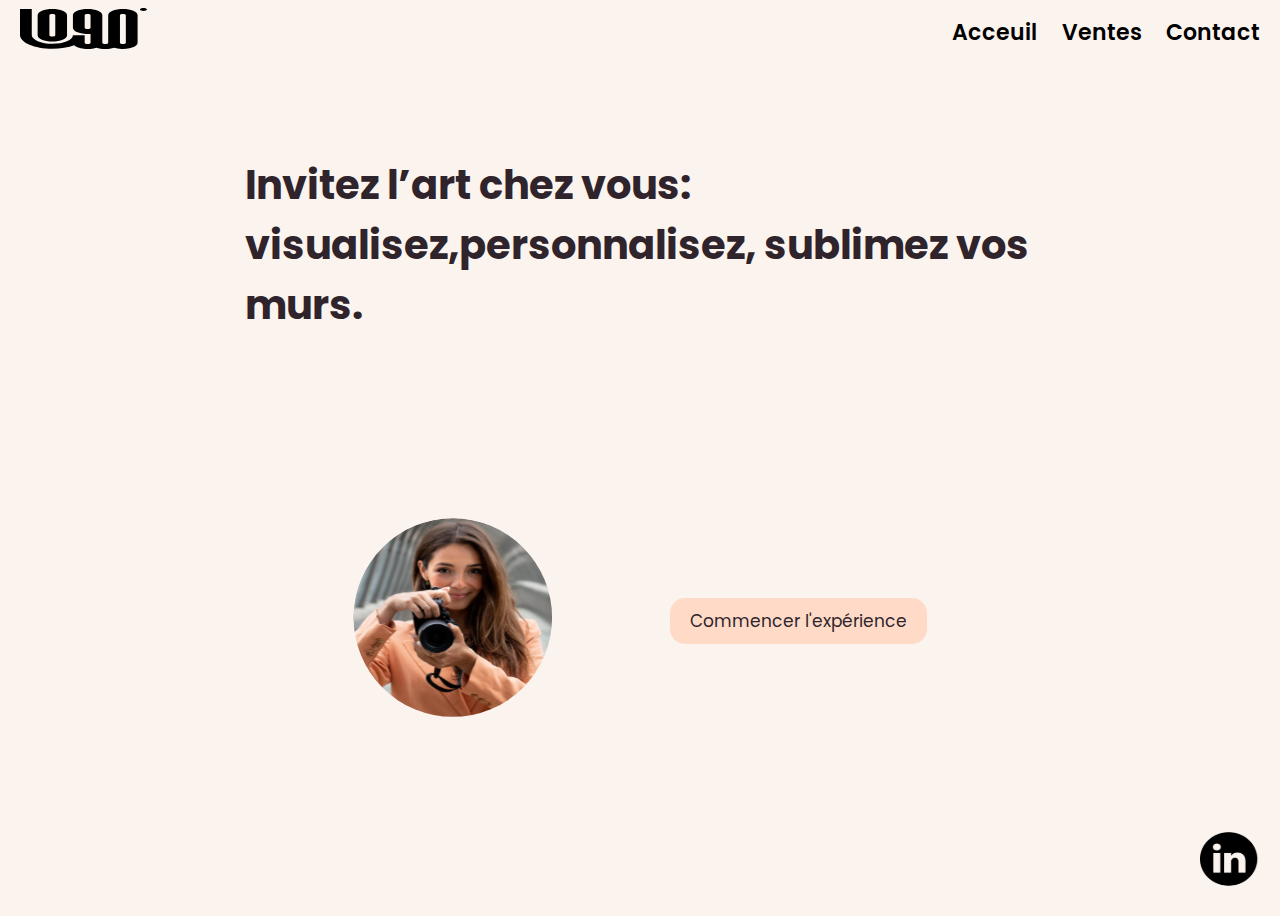
==== index.html @ 5e16f524 "Initial commit" ====
<!DOCTYPE html>
<html lang="en">
<head>
    <meta charset="UTF-8">
    <meta name="viewport" content="width=device-width, initial-scale=1.0">
    <title>Mathilde-projet-code</title>
    <link rel="shortcut icon" href="/assets/logo.svg" type="image/svg+xml">
    <link rel="stylesheet" href="/css/style.css">
</head>
<body>
    <header class="header">

        <nav class="header__nav">
            <div class="nav__logo">
                <img src="/assets/logo.svg" alt="logo" class="nav__logo-img">
            </div>
            <div class="nav__link">
                <button >
                    <a href="#"> Acceuil</a>
                </button>
                <button>
                    <a href="#"> Ventes</a>
                </button>
                <button>
                    <a href="#"> Contact</a>
                </button>
            </div>
            <div class="nav__mobile-menu" id="navMobileMenu">
                <img src="assets/menu.svg" alt="Menu-mobile">
            </div>
        </nav>

    </header>

    <div class="mobile-menu" id="mobileMenu">
        <button class="mobile-menu__close" id="mobileMenuClose">&times;</button>
        <nav class="mobile-menu__nav">
            <button >
                <a href="#"> Acceuil</a>
            </button>
            <button>
                <a href="#">  Vente  </a>
            </button>
            <button>
                <a href="#"> Contact</a>
            </button>
        </nav>
    </div>

        <main class="main">
            <div class="main__container">

                <h1 class="main__container-catch-sentence">Invitez l’art chez vous: <br> visualisez,personnalisez, sublimez vos murs.</h1>
                <p class="main__container-catch-sentence-mobile">Invitez l'art chez vous</p>

                <div class="main__container-cadre-et-button">

                    
                    <div class="main__container__subcontainer">
                        <img src="/assets/mathilde(saumon)1.svg" alt="photo-de-mathilde" class="main__container__subcontainer-photo">
                        
                    </div>
                    
                   
                    <button class="main__container-button" > 
                        <a href="#" >Commencer l'expérience</a>
                        
                    </button>  
                    <button class="main__container-button-mobile">
                        <a href="#" >Commencer</a>
                    </button>
                </div>
            </div>
        </main>

        <footer class="footer">
            <div class="footer__container">
                <a href="https://instagram.com" class="footer__container__insta">
                    <img src="/assets/linkedin1.svg" alt="lien vers instagram" class="footer__container__insta-img">
                </a>
            </div>

        </footer>

        <script src="js/main.js"></script>


    
</body>
</html>
---- css/style.css ----
@import url('https://fonts.googleapis.com/css2?family=Poppins:ital,wght@0,100;0,200;0,300;0,400;0,500;0,600;0,700;0,800;0,900;1,100;1,200;1,300;1,400;1,500;1,600;1,700;1,800;1,900&display=swap');

@import url('global.css');
@import url('sections/header.css');
@import url('sections/main.css');
@import url('sections/footer.css');
@import url('responsive.css');


:root {
    --poppins:"Poppins", sans-serif;

    --primary-color:0,0,0;
    --secondary-color:255,255,255;

    --beige-pink-color:251,243,237;
    --salmon-color:254,218,199;
    --raisin-color:47,36,44;

    --headline-font-size:40px;
    --headline-font-weight:700;

    --headline-mobile-font-size:30px;

    --navbar-font-size:22px;
    --navbar-font-weight:600;
    
    --body-font-size:17px;
    --body-font-weight:600;






}
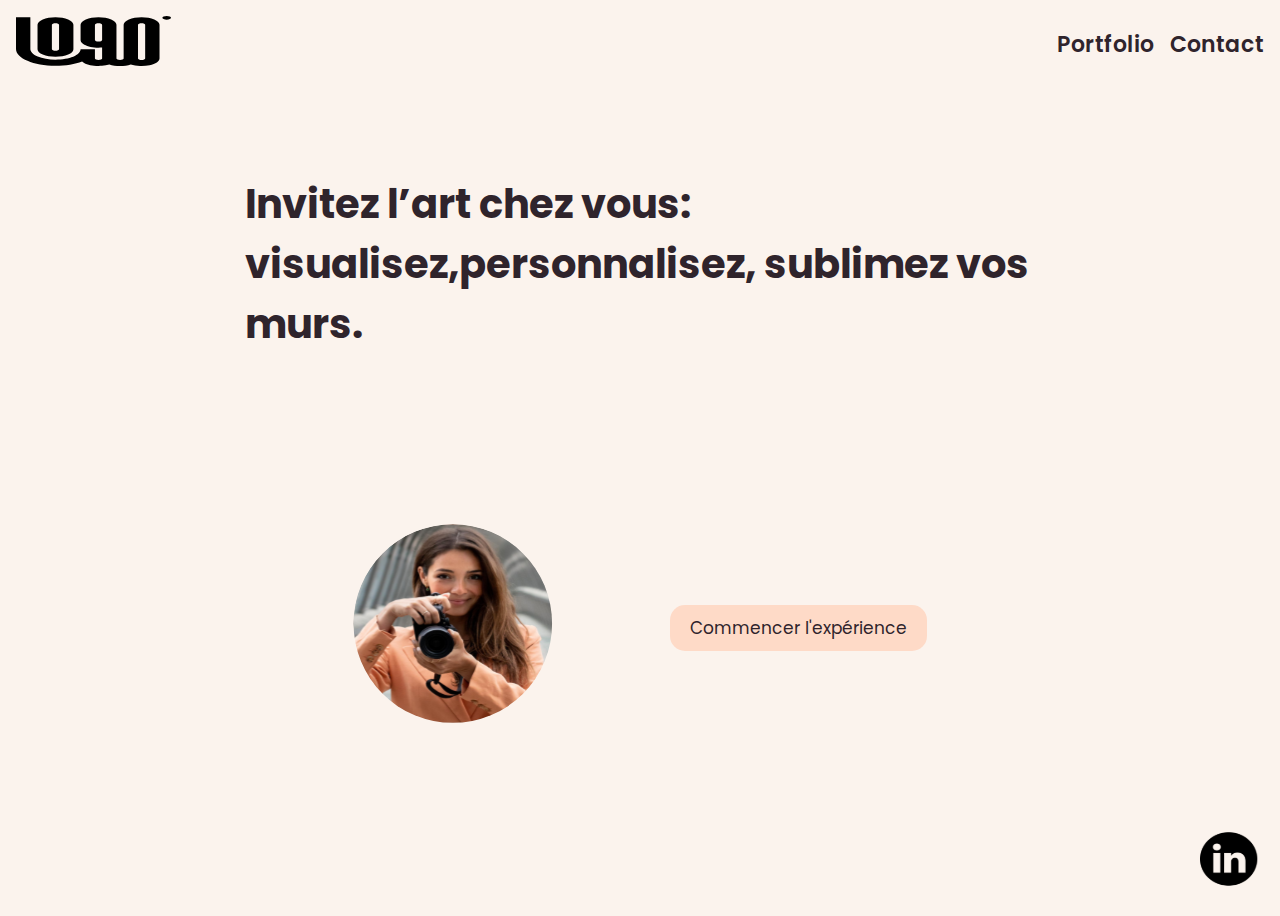
==== commit e9c4fc86: "changements" ====
--- a/index.html
+++ b/index.html
@@ -5,47 +5,50 @@
     <meta name="viewport" content="width=device-width, initial-scale=1.0">
     <title>Mathilde-projet-code</title>
     <link rel="shortcut icon" href="/assets/logo.svg" type="image/svg+xml">
-    <link rel="stylesheet" href="/css/style.css">
+    <link rel="stylesheet" href="css/style.css">
+   
 </head>
 <body>
     <header class="header">
 
         <nav class="header__nav">
-            <div class="nav__logo">
-                <img src="/assets/logo.svg" alt="logo" class="nav__logo-img">
-            </div>
-            <div class="nav__link">
-                <button >
-                    <a href="#"> Acceuil</a>
-                </button>
-                <button>
-                    <a href="#"> Ventes</a>
-                </button>
-                <button>
-                    <a href="#"> Contact</a>
-                </button>
-            </div>
-            <div class="nav__mobile-menu" id="navMobileMenu">
-                <img src="assets/menu.svg" alt="Menu-mobile">
-            </div>
+
+            <!-- logo  -->
+             <a href="index.html"> 
+                <img src="assets/logo.svg" alt="Logo de la photographe" class="nav__logo-img">
+             </a>
+
+             <!-- Navigation Links -->
+              <ul class="nav__links">
+                <li><a href="portfolio.html" class="nav__link">Portfolio</a></li>
+                <li><a href="contact.html" class="nav__link">Contact</a></li>
+                
+              </ul>
+
+
+
+<!-- Mobile Menu Button -->
+            <button class="nav__mobile-menu" id="navMobileMenu" aria-label="ouvrir le menu mobile">
+                <img src="assets/menu.svg" alt="Icône du Menu mobile">
+            </button>
         </nav>
 
     </header>
 
+    
+    
+
+<!-- Mobile Menu -->
     <div class="mobile-menu" id="mobileMenu">
-        <button class="mobile-menu__close" id="mobileMenuClose">&times;</button>
-        <nav class="mobile-menu__nav">
-            <button >
-                <a href="#"> Acceuil</a>
-            </button>
-            <button>
-                <a href="#">  Vente  </a>
-            </button>
-            <button>
-                <a href="#"> Contact</a>
-            </button>
-        </nav>
-    </div>
+        <button class="mobile-menu__close" id="mobileMenuClose" aria-label="Fermer le menu mobile">✖</button>
+        <ul class="mobile-menu__links">
+          <li><a href="index.html" class="mobile-menu__link">Accueil</a></li>
+          <li><a href="portfolio.html" class="mobile-menu__link">Portfolio</a></li>
+          <li><a href="contact.html" class="mobile-menu__link">Contact</a></li>
+        </ul>
+      </div>
+
+
 
         <main class="main">
             <div class="main__container">
@@ -82,7 +85,7 @@
 
         </footer>
 
-        <script src="js/main.js"></script>
+        <script src="js/index.js" defer></script>
 
 
     
--- a/css/style.css
+++ b/css/style.css
@@ -1,11 +1,16 @@
+
 
 @import url('https://fonts.googleapis.com/css2?family=Poppins:ital,wght@0,100;0,200;0,300;0,400;0,500;0,600;0,700;0,800;0,900;1,100;1,200;1,300;1,400;1,500;1,600;1,700;1,800;1,900&display=swap');
 
 @import url('global.css');
 @import url('sections/header.css');
-@import url('sections/main.css');
 @import url('sections/footer.css');
-@import url('responsive.css');
+@import url('main.css');
+@import url("responsive.css");
+@import url('contact.css');
+
+
+
 
 
 :root {
@@ -17,6 +22,10 @@
     --beige-pink-color:251,243,237;
     --salmon-color:254,218,199;
     --raisin-color:47,36,44;
+    --accent-color:250, 128, 114;
+
+
+
 
     --headline-font-size:40px;
     --headline-font-weight:700;
@@ -32,6 +41,4 @@
 
 
 
-
-
 }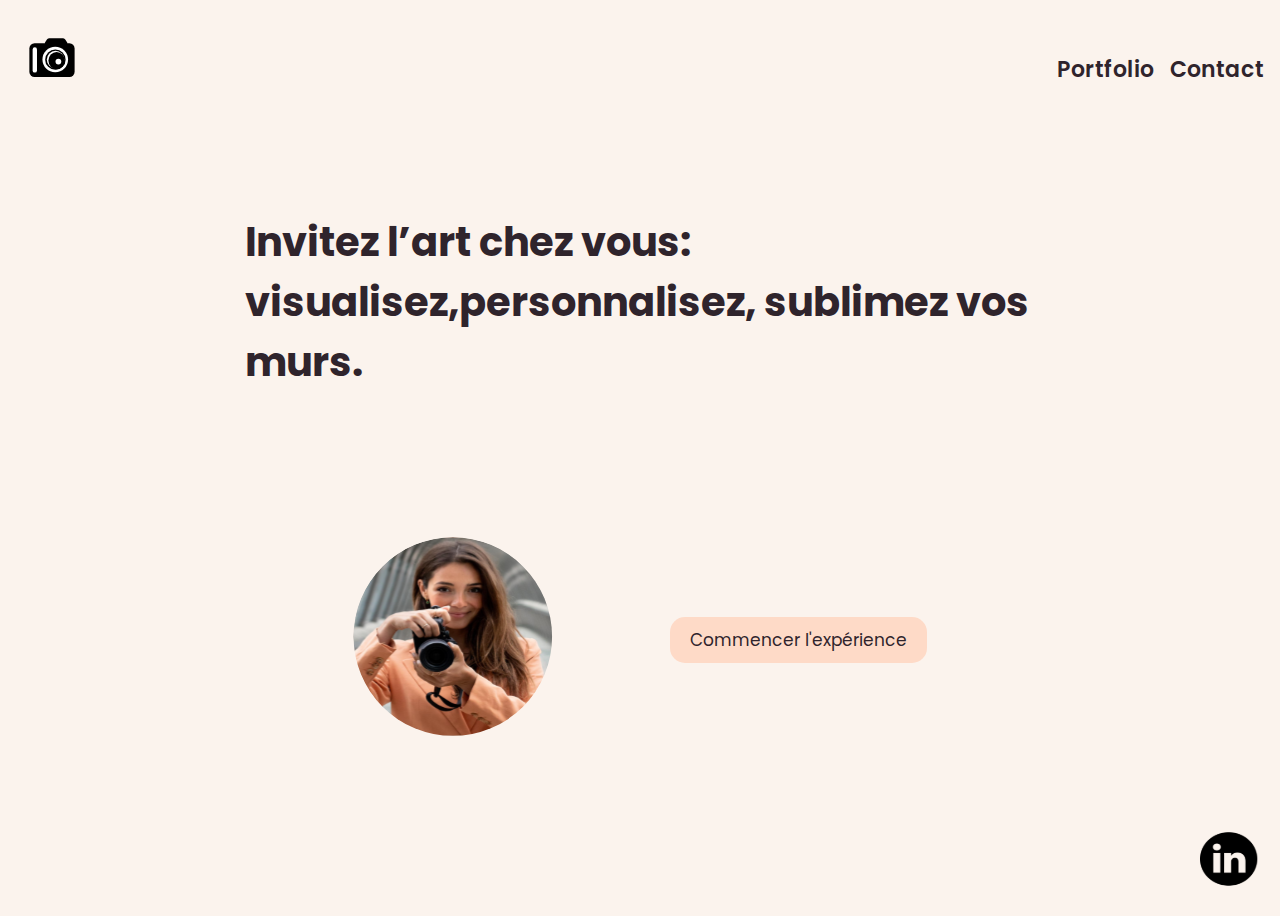
==== commit 9fdf25ee: "Ajout de Netlify Forms et deploiement" ====
--- a/index.html
+++ b/index.html
@@ -15,8 +15,9 @@
 
             <!-- logo  -->
              <a href="index.html"> 
-                <img src="assets/logo.svg" alt="Logo de la photographe" class="nav__logo-img">
+                <img src="assets/camera-2026457.svg" alt="Logo de la photographe" class="nav__logo-img">
              </a>
+            
 
              <!-- Navigation Links -->
               <ul class="nav__links">
@@ -49,7 +50,7 @@
       </div>
 
 
-
+<!-- section principale -->
         <main class="main">
             <div class="main__container">
 
@@ -66,11 +67,11 @@
                     
                    
                     <button class="main__container-button" > 
-                        <a href="#" >Commencer l'expérience</a>
+                        <a href="contact.html" >Commencer l'expérience</a>
                         
                     </button>  
                     <button class="main__container-button-mobile">
-                        <a href="#" >Commencer</a>
+                        <a href="contact.html" >Commencer</a>
                     </button>
                 </div>
             </div>
@@ -78,7 +79,7 @@
 
         <footer class="footer">
             <div class="footer__container">
-                <a href="https://instagram.com" class="footer__container__insta">
+                <a  target="_blank" href="https://www.instagram.com/mathilde.baccar/" class="footer__container__insta">
                     <img src="/assets/linkedin1.svg" alt="lien vers instagram" class="footer__container__insta-img">
                 </a>
             </div>
--- a/css/style.css
+++ b/css/style.css
@@ -6,8 +6,9 @@
 @import url('sections/header.css');
 @import url('sections/footer.css');
 @import url('main.css');
-@import url("responsive.css");
 @import url('contact.css');
+@import url('portfolio.css');
+@import url('responsive.css');
 
 
 
